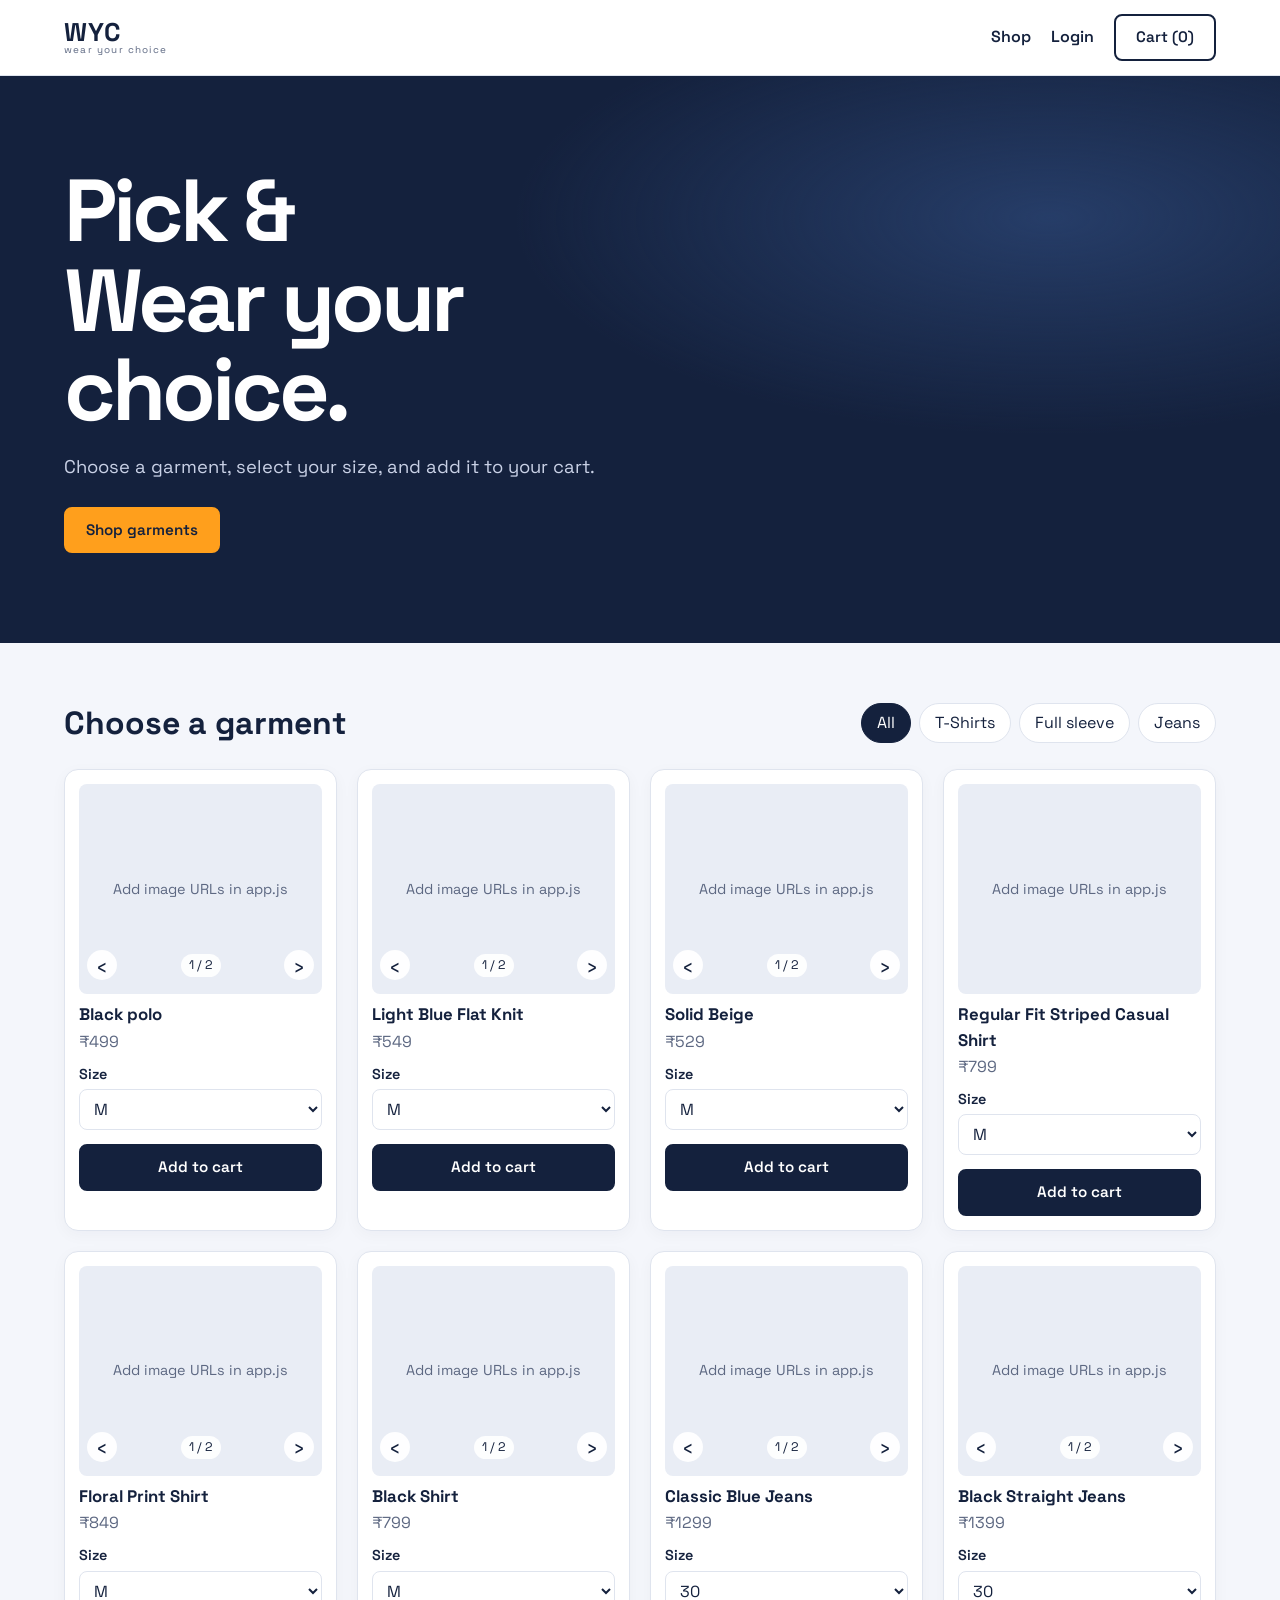
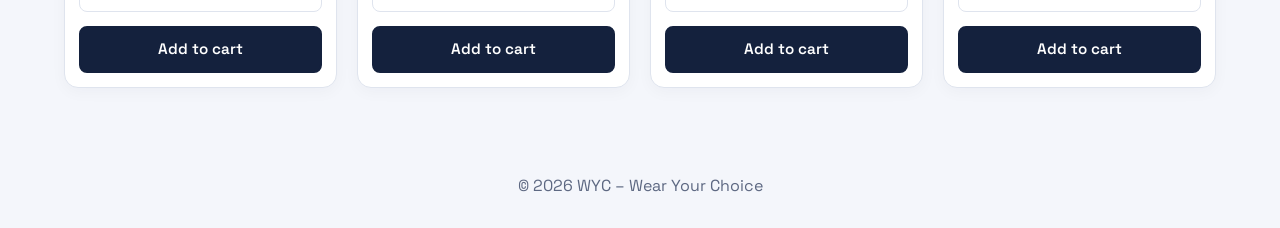
==== index.html @ 77fdab97 "initial commit" ====
<!DOCTYPE html>
<html lang="en">
<head>
<meta charset="UTF-8"><meta name="viewport" content="width=device-width, initial-scale=1">
<meta name="description" content="Shop WYC garments and have them delivered to your address.">
<title>WYC – Wear Your Choice</title>
<link href="https://fonts.googleapis.com/css2?family=Space+Grotesk:wght@400;600;700&display=swap" rel="stylesheet">
<link rel="stylesheet" href="style.css">
</head>
<body>
<header class="top">
  <a class="logo" href="index.html">WYC<span>wear your choice</span></a>
  <nav aria-label="Main navigation">
    <a href="#shop">Shop</a>
    <a id="authLink" href="login.html">Login</a>
    <button id="cartBtn" class="btn ghost" type="button">Cart (<span id="cartCount" aria-live="polite">0</span>)</button>
  </nav>
</header>

<section class="hero">
  <h1>Pick &<br>Wear your choice.</h1>
  <p>Choose a garment, select your size, and add it to your cart.</p>
  <a class="btn" href="#shop">Shop garments</a>
</section>

<main id="shop">
  <div class="bar">
    <h2>Choose a garment</h2>
    <div class="filters">
      <button class="chip on" type="button" data-f="all" aria-pressed="true">All</button>
      <button class="chip" type="button" data-f="tee" aria-pressed="false">T-Shirts</button>
      <button class="chip" type="button" data-f="full" aria-pressed="false">Full sleeve</button>
      <button class="chip" type="button" data-f="jeans" aria-pressed="false">Jeans</button>
    </div>
  </div>
  <div id="grid" class="grid"></div>
</main>

<!-- Cart -->
<aside id="cart" class="drawer" role="dialog" aria-modal="true" aria-labelledby="cartTitle" hidden>
  <div class="dh"><h3 id="cartTitle">Your cart</h3><button class="x" id="closeCart" type="button" aria-label="Close cart">×</button></div>
  <div id="cartItems"></div>
  <form id="checkoutForm" class="checkout-form" hidden>
    <label for="deliveryAddress">Delivery address</label>
    <textarea id="deliveryAddress" name="deliveryAddress" rows="4" maxlength="300" autocomplete="street-address" placeholder="House/flat, street, city, state, PIN code" required></textarea>
    <button class="btn full" type="submit">Place order</button>
    <button class="btn ghost full" type="reset">Back to cart</button>
  </form>
  <div class="df"><strong>Total: ₹<span id="total">0</span></strong><button class="btn" id="checkout" type="button">Checkout</button></div>
</aside>

<footer>© 2026 WYC – Wear Your Choice</footer>
<script src="auth.js"></script>
<script src="app.js"></script>
</body>
</html>
---- style.css ----
:root{--ink:#14213d;--sun:#ff9f1c;--bg:#f4f6fb;--card:#fff;--line:#dfe4ee;--mute:#5d6882;--radius:14px}
*{box-sizing:border-box}
html{scroll-behavior:smooth}
body{margin:0;font-family:'Space Grotesk',system-ui,sans-serif;background:var(--bg);color:var(--ink);line-height:1.5}
body.dialog-open{overflow:hidden}
a{color:inherit;text-decoration:none}
button,input{font:inherit}
button{color:inherit}
:focus-visible{outline:3px solid var(--sun);outline-offset:3px}
.top{display:flex;justify-content:space-between;align-items:center;gap:20px;padding:14px 5vw;background:var(--card);border-bottom:1px solid var(--line);position:sticky;top:0;z-index:5}
.logo{font-weight:700;font-size:1.6rem;letter-spacing:.04em;display:flex;flex-direction:column;line-height:1}
.logo span{font-size:.62rem;font-weight:400;color:var(--mute);letter-spacing:.12em}
nav{display:flex;gap:20px;align-items:center}
nav>a:not(.btn){font-weight:600}
.btn{background:var(--ink);color:#fff;border:2px solid var(--ink);padding:10px 20px;border-radius:8px;font-weight:600;font-size:.95rem;cursor:pointer;display:inline-block;text-align:center;transition:background .18s ease,border-color .18s ease,transform .18s ease}
.btn:hover{background:var(--sun);border-color:var(--sun);color:var(--ink);transform:translateY(-1px)}
.btn:disabled{opacity:.5;cursor:not-allowed;transform:none}
.btn.ghost{background:none;color:var(--ink)}.btn.full{width:100%;margin-top:14px}
.hero{padding:clamp(64px,10vh,120px) 5vw;background:radial-gradient(ellipse at 82% 25%,#263d68 0,transparent 36%),var(--ink);color:#fff}
.hero h1{max-width:12ch;font-size:clamp(2.8rem,7vw,5.5rem);line-height:1.02;letter-spacing:-.045em;margin:0 0 18px}
.hero p{max-width:46ch;color:#c9d1e6;margin:0 0 26px;font-size:clamp(1rem,1.8vw,1.15rem)}
.hero .btn{background:var(--sun);border-color:var(--sun);color:var(--ink)}
main{padding:clamp(28px,5vw,56px) 5vw;max-width:1500px;margin:0 auto}
.bar{display:flex;justify-content:space-between;align-items:center;flex-wrap:wrap;gap:16px;margin-bottom:22px}
.bar h2{margin:0;font-size:clamp(1.45rem,3vw,2rem)}
.filters,.tabs{display:flex;flex-wrap:wrap;gap:8px}
.chip{border:1.5px solid var(--line);background:var(--card);padding:7px 15px;border-radius:99px;cursor:pointer;color:var(--ink);transition:background .18s ease,border-color .18s ease}
.chip:hover{border-color:var(--ink)}
.chip.on,.chip[aria-pressed=true]{background:var(--ink);color:#fff;border-color:var(--ink)}
.grid{display:grid;grid-template-columns:repeat(auto-fill,minmax(min(100%,230px),1fr));gap:20px}
.pcard{background:var(--card);border:1px solid var(--line);border-radius:var(--radius);padding:14px;text-align:left;color:inherit;box-shadow:0 4px 16px rgba(20,33,61,.035);transition:transform .2s ease,box-shadow .2s ease,border-color .2s ease}
.pcard:hover{border-color:#9ba8bf;box-shadow:0 12px 28px rgba(20,33,61,.1);transform:translateY(-3px)}
.image-preview{position:relative;display:grid;place-items:center;overflow:hidden;background:#e9edf5}
.image-preview img{position:absolute;inset:0;width:100%;height:100%;object-fit:contain}
.image-placeholder{margin:0;padding:16px;text-align:center;color:var(--mute);font-size:.9rem}
.product-gallery{position:relative}
.card-image{height:210px;margin-bottom:8px;border-radius:8px}
.gallery-controls{position:absolute;inset:auto 8px 14px;display:flex;align-items:center;justify-content:space-between;pointer-events:none}
.gallery-arrow{width:30px;height:30px;border:0;border-radius:50%;background:rgba(255,255,255,.92);font-size:1.35rem;line-height:1;cursor:pointer;pointer-events:auto}
.gallery-count{padding:2px 8px;border-radius:99px;background:rgba(255,255,255,.92);font-size:.78rem}
.pcard h3{margin:8px 0 0;font-size:1.05rem}
.product-price{margin:2px 0 10px;color:var(--mute)}
.size-label{display:block;margin:8px 0 4px;font-size:.9rem;font-weight:600}
.product-size{width:100%;padding:8px 10px;border:1.5px solid var(--line);border-radius:8px;background:#fff;color:var(--ink);font:inherit}
.drawer[hidden]{display:none}
.x{position:absolute;right:12px;top:8px;border:0;background:none;font-size:1.8rem;line-height:1.3;cursor:pointer;color:var(--ink);z-index:1}
.drawer{position:fixed;right:0;top:0;bottom:0;width:min(420px,100%);background:var(--card);z-index:11;box-shadow:-8px 0 30px rgba(0,0,0,.2);display:flex;flex-direction:column}
.dh,.df{display:flex;justify-content:space-between;align-items:center;gap:12px;padding:16px}
.dh{border-bottom:1px solid var(--line)}.dh h3{margin:0}.dh .x{position:static}
#cartItems{flex:1;min-height:80px;overflow:auto;padding:12px 16px}
.ci{border-bottom:1px solid var(--line);padding:12px 0;font-size:.9rem}.ci button{border:0;background:none;color:#a52a2a;cursor:pointer;font:inherit;text-decoration:underline}
.checkout-form{padding:12px 16px;border-top:1px solid var(--line)}
.checkout-form[hidden]{display:none}
.checkout-form label{display:block;font-weight:600;margin-bottom:6px}
.checkout-form textarea{display:block;width:100%;resize:vertical;padding:10px 12px;border:1.5px solid var(--line);border-radius:8px;font:inherit;color:var(--ink)}
.checkout-form .btn{margin-top:10px}
.df{border-top:1px solid var(--line)}
footer{text-align:center;padding:30px;color:var(--mute)}
.authpage{display:grid;place-items:center;min-height:100vh;background:radial-gradient(ellipse at top right,#263d68 0,transparent 42%),var(--ink);padding:20px}
.authbox{background:var(--card);padding:clamp(24px,6vw,36px);border-radius:var(--radius);width:min(420px,100%);box-shadow:0 24px 80px rgba(0,0,0,.2)}
.authbox .tabs{margin:22px 0 12px}
.authbox .field-label{display:block;font-weight:600;margin:14px 0 0;font-size:.9rem}
.msg{color:#a52a2a;margin-top:10px;min-height:1.4em}.note{font-size:.78rem;color:var(--mute);margin:10px 0 0}
.sr-only{position:absolute;width:1px;height:1px;padding:0;margin:-1px;overflow:hidden;clip:rect(0,0,0,0);white-space:nowrap;border:0}
@media(max-width:480px){.top{padding:12px 4vw;gap:8px}.logo{font-size:1.35rem}nav{gap:10px;font-size:.9rem}nav .btn{padding:8px 10px}.hero{padding:64px 6vw}.bar{align-items:flex-start}.filters{width:100%}.filters .chip{flex:1;padding-inline:8px}.grid{gap:14px}}
@media(prefers-reduced-motion:reduce){html{scroll-behavior:auto}*,*::before,*::after{transition:none!important}}
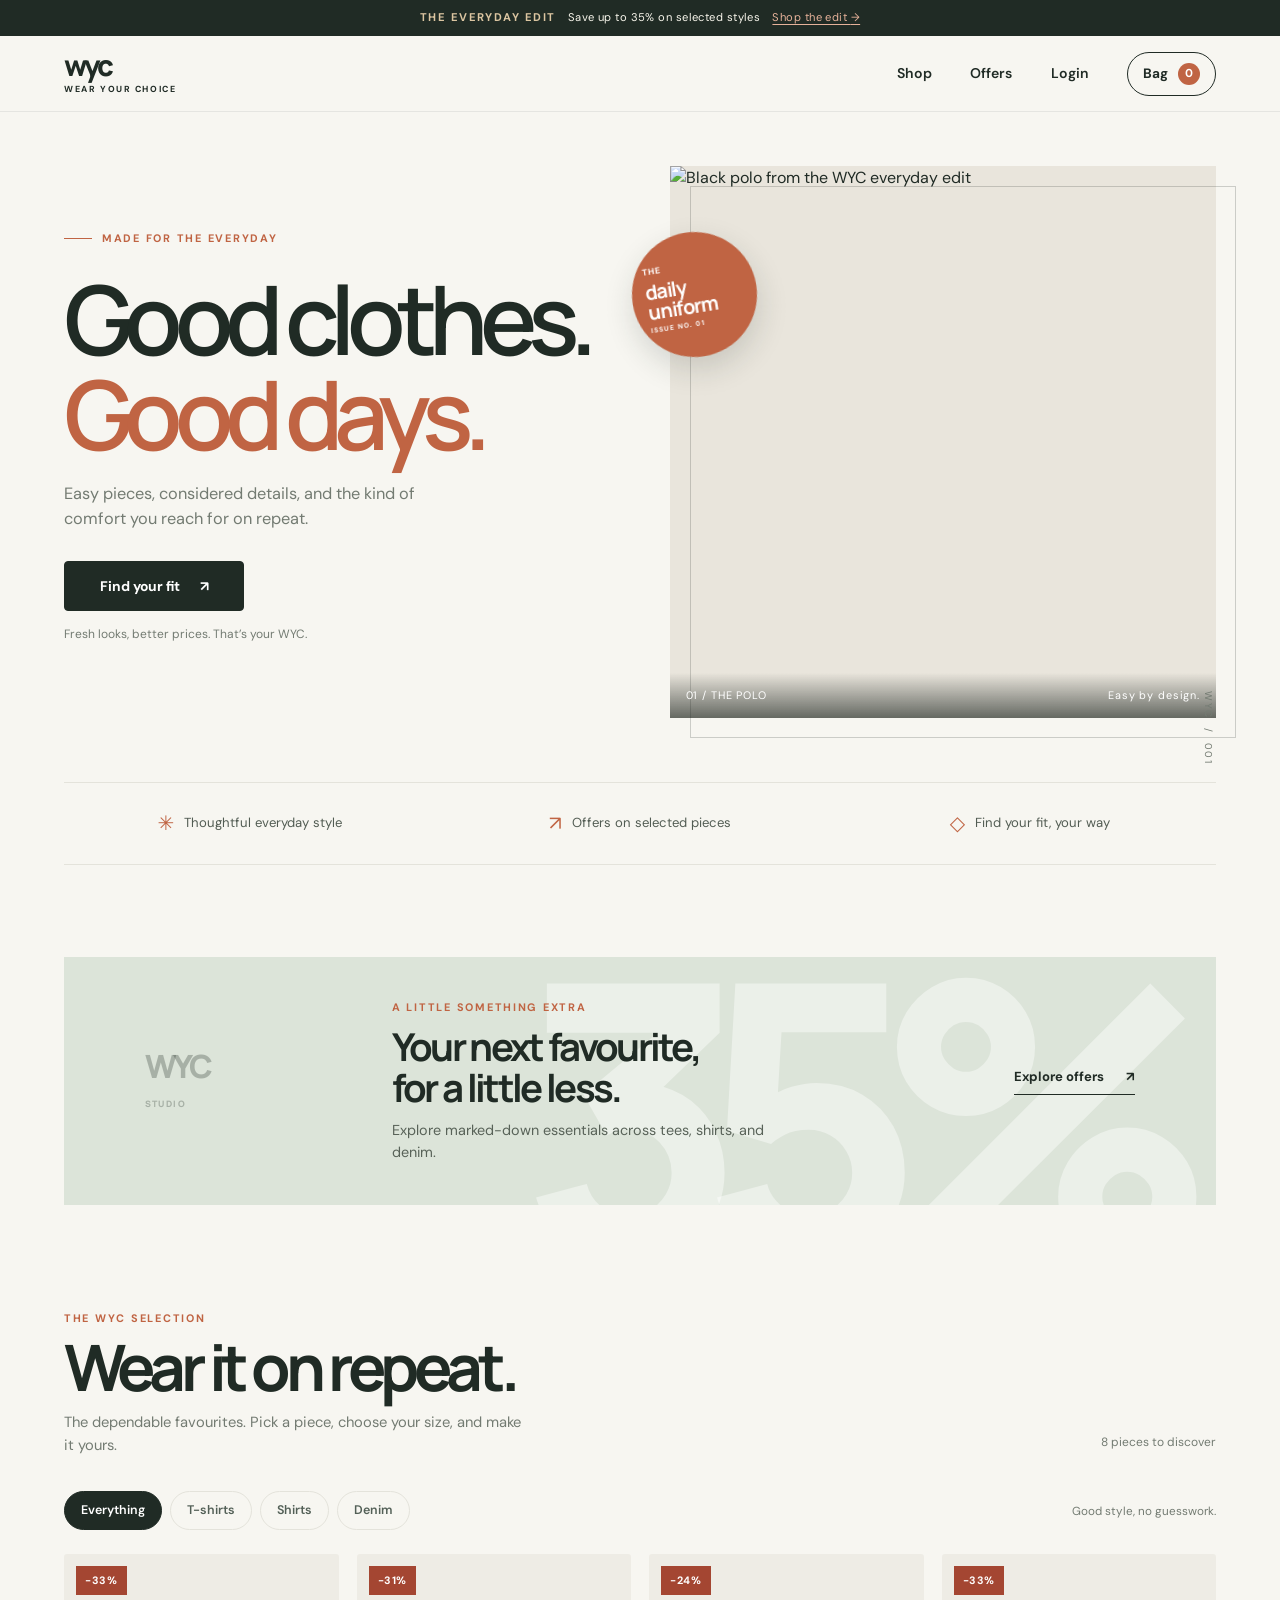
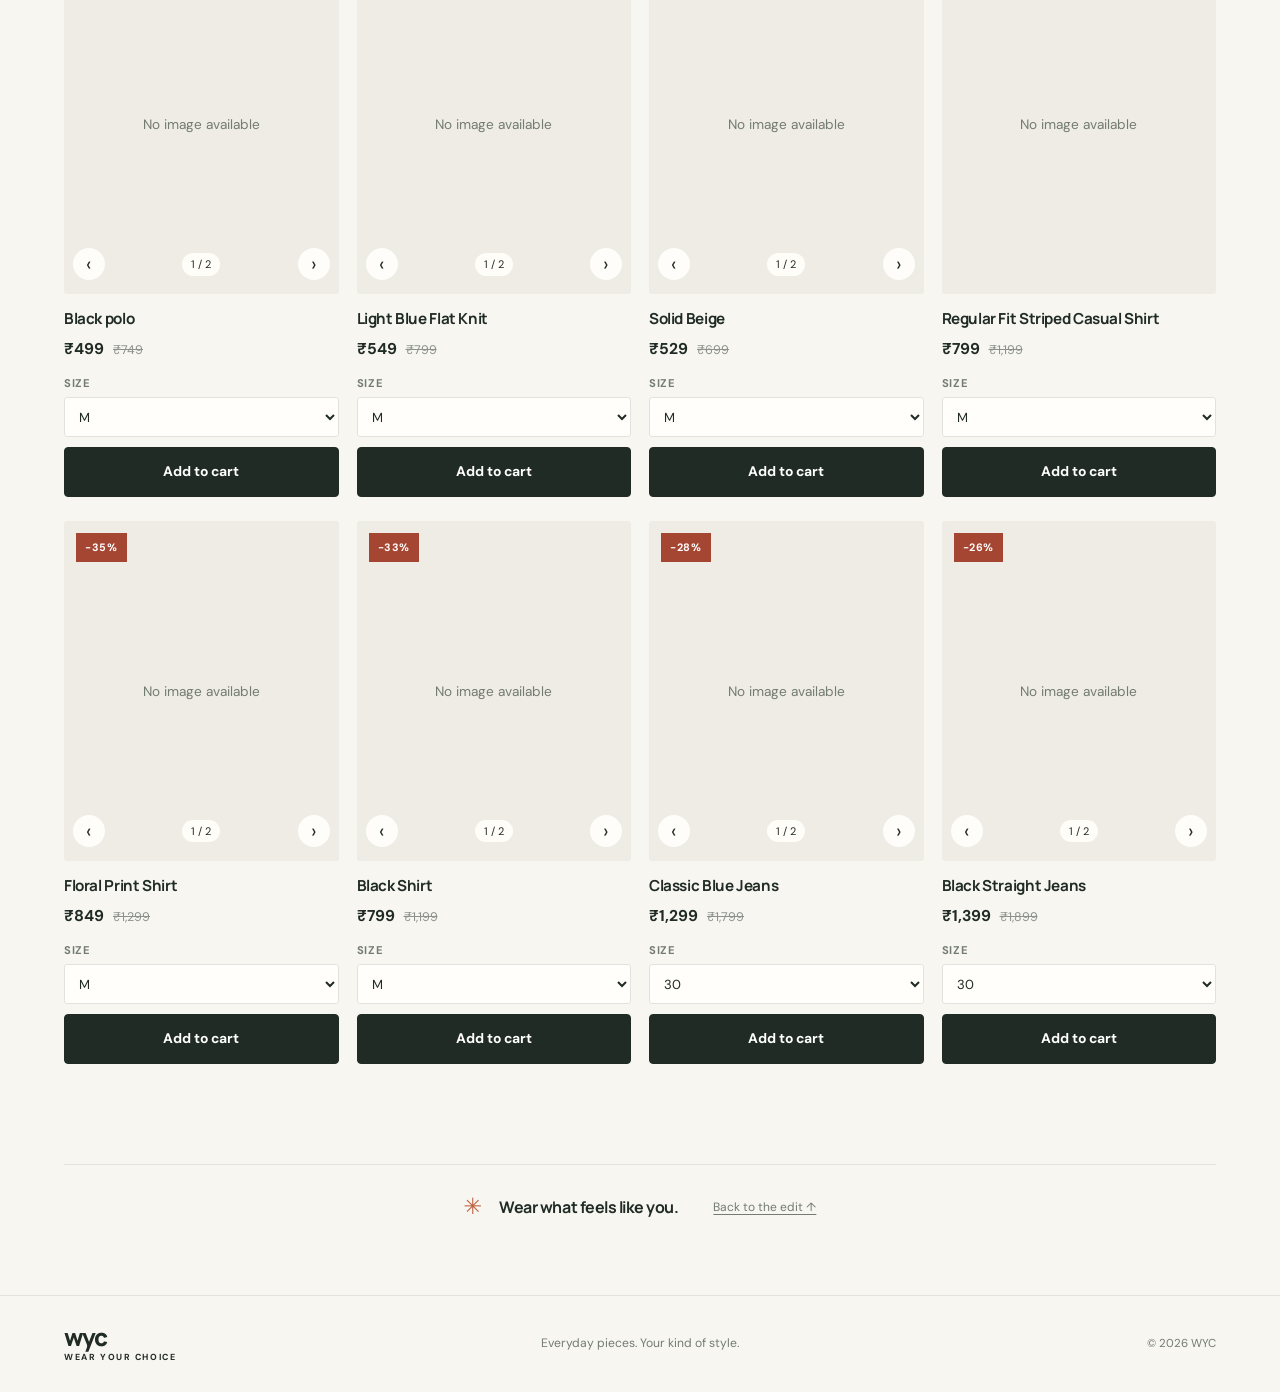
==== commit b437eed0: "overall design change" ====
--- a/index.html
+++ b/index.html
@@ -1,56 +1,148 @@
 <!DOCTYPE html>
 <html lang="en">
 <head>
-<meta charset="UTF-8"><meta name="viewport" content="width=device-width, initial-scale=1">
-<meta name="description" content="Shop WYC garments and have them delivered to your address.">
-<title>WYC – Wear Your Choice</title>
-<link href="https://fonts.googleapis.com/css2?family=Space+Grotesk:wght@400;600;700&display=swap" rel="stylesheet">
-<link rel="stylesheet" href="style.css">
+  <meta charset="UTF-8">
+  <meta name="viewport" content="width=device-width, initial-scale=1">
+  <meta name="description" content="Shop considered everyday clothing at WYC. Find your next favourite tee, shirt, or pair of jeans.">
+  <title>WYC — Wear Your Choice</title>
+  <link rel="preconnect" href="https://fonts.googleapis.com">
+  <link rel="preconnect" href="https://fonts.gstatic.com" crossorigin>
+  <link href="https://fonts.googleapis.com/css2?family=DM+Sans:wght@400;500;600;700&family=Manrope:wght@400;500;600;700;800&display=swap" rel="stylesheet">
+  <link rel="stylesheet" href="style.css">
 </head>
 <body>
-<header class="top">
-  <a class="logo" href="index.html">WYC<span>wear your choice</span></a>
-  <nav aria-label="Main navigation">
-    <a href="#shop">Shop</a>
-    <a id="authLink" href="login.html">Login</a>
-    <button id="cartBtn" class="btn ghost" type="button">Cart (<span id="cartCount" aria-live="polite">0</span>)</button>
-  </nav>
-</header>
+  <div class="announcement">
+    <span>THE EVERYDAY EDIT</span>
+    <span>Save up to 35% on selected styles</span>
+    <a href="#shop">Shop the edit <span aria-hidden="true">→</span></a>
+  </div>
 
-<section class="hero">
-  <h1>Pick &<br>Wear your choice.</h1>
-  <p>Choose a garment, select your size, and add it to your cart.</p>
-  <a class="btn" href="#shop">Shop garments</a>
-</section>
+  <header class="top">
+    <a class="logo" href="index.html" aria-label="WYC home">wyc<span>WEAR YOUR CHOICE</span></a>
+    <nav aria-label="Main navigation">
+      <a href="#shop">Shop</a>
+      <a href="#offers">Offers</a>
+      <a id="authLink" href="login.html">Login</a>
+      <button id="cartBtn" class="cart-button" type="button" aria-label="Open shopping cart">
+        Bag <span id="cartCount" aria-live="polite">0</span>
+      </button>
+    </nav>
+  </header>
 
-<main id="shop">
-  <div class="bar">
-    <h2>Choose a garment</h2>
-    <div class="filters">
-      <button class="chip on" type="button" data-f="all" aria-pressed="true">All</button>
-      <button class="chip" type="button" data-f="tee" aria-pressed="false">T-Shirts</button>
-      <button class="chip" type="button" data-f="full" aria-pressed="false">Full sleeve</button>
-      <button class="chip" type="button" data-f="jeans" aria-pressed="false">Jeans</button>
+  <main>
+    <section class="hero" aria-labelledby="heroTitle">
+      <div class="hero-copy">
+        <p class="eyebrow"><span class="eyebrow-line"></span> MADE FOR THE EVERYDAY</p>
+        <h1 id="heroTitle">Good clothes.<br><em>Good days.</em></h1>
+        <p class="hero-description">Easy pieces, considered details, and the kind of comfort you reach for on repeat.</p>
+        <a class="btn hero-cta" href="#shop">Find your fit <span aria-hidden="true">↗</span></a>
+        <p class="hero-note">Fresh looks, better prices. That’s your WYC.</p>
+      </div>
+      <div class="hero-visual">
+        <img
+          src="https://rukminim2.flixcart.com/image/1420/1420/xif0q/t-shirt/m/s/a/m-et-ss-zephyr-black-blackberrys-original-imahq7c7fgnhcgff.jpeg?q=90"
+          alt="Black polo from the WYC everyday edit"
+          fetchpriority="high"
+        >
+        <div class="hero-sticker"><span>THE</span><strong>daily<br>uniform</strong><span>ISSUE NO. 01</span></div>
+        <div class="hero-caption"><span>01 / THE POLO</span><span>Easy by design.</span></div>
+      </div>
+      <div class="hero-index" aria-hidden="true">WYC&nbsp; / &nbsp;001</div>
+    </section>
+
+    <section class="benefits" aria-label="Shopping benefits">
+      <div><span class="benefit-icon">✳</span><span>Thoughtful everyday style</span></div>
+      <div><span class="benefit-icon">↗</span><span>Offers on selected pieces</span></div>
+      <div><span class="benefit-icon">◇</span><span>Find your fit, your way</span></div>
+    </section>
+
+    <section id="offers" class="offer-panel" aria-labelledby="offerTitle">
+      <div class="offer-mark">WYC<br><span>STUDIO</span></div>
+      <div class="offer-copy">
+        <p class="eyebrow">A LITTLE SOMETHING EXTRA</p>
+        <h2 id="offerTitle">Your next favourite,<br>for a little less.</h2>
+        <p>Explore marked-down essentials across tees, shirts, and denim.</p>
+      </div>
+      <a class="offer-link" href="#shop">Explore offers <span aria-hidden="true">↗</span></a>
+      <span class="offer-decoration" aria-hidden="true">35%</span>
+    </section>
+
+    <section id="shop" class="shop-section" aria-labelledby="shopTitle">
+      <div class="section-heading">
+        <div>
+          <p class="eyebrow">THE WYC SELECTION</p>
+          <h2 id="shopTitle">Wear it on repeat.</h2>
+          <p class="section-intro">The dependable favourites. Pick a piece, choose your size, and make it yours.</p>
+        </div>
+        <span class="product-count"><span id="visibleCount">8</span> pieces to discover</span>
+      </div>
+      <div class="bar">
+        <div class="filters" role="group" aria-label="Filter products">
+          <button class="chip on" type="button" data-f="all" aria-pressed="true">Everything</button>
+          <button class="chip" type="button" data-f="tee" aria-pressed="false">T-shirts</button>
+          <button class="chip" type="button" data-f="full" aria-pressed="false">Shirts</button>
+          <button class="chip" type="button" data-f="jeans" aria-pressed="false">Denim</button>
+        </div>
+        <span class="sort-note">Good style, no guesswork.</span>
+      </div>
+      <div id="grid" class="grid"></div>
+    </section>
+
+    <section class="closing-note">
+      <span class="closing-star" aria-hidden="true">✳</span>
+      <p>Wear what feels like you.</p>
+      <a href="#shop">Back to the edit ↑</a>
+    </section>
+  </main>
+
+  <aside id="cart" class="drawer" role="dialog" aria-modal="true" aria-labelledby="cartTitle" hidden>
+    <div class="dh">
+      <div><p class="eyebrow">YOUR WYC EDIT</p><h2 id="cartTitle">Your bag <span id="cartCountTitle">0</span></h2></div>
+      <button class="x" id="closeCart" type="button" aria-label="Close shopping cart">×</button>
     </div>
-  </div>
-  <div id="grid" class="grid"></div>
-</main>
+    <div id="cartItems"></div>
+    <form id="checkoutForm" class="checkout-form" hidden>
+      <div class="checkout-heading">
+        <p class="eyebrow">ALMOST YOURS</p>
+        <h3>Where should we send it?</h3>
+        <p>Share your details for this order.</p>
+      </div>
+      <div class="form-grid">
+        <label for="customerName">Full name
+          <input id="customerName" name="name" type="text" autocomplete="name" placeholder="Your name" maxlength="80" required>
+        </label>
+        <label for="customerPhone">Contact number
+          <input id="customerPhone" name="phone" type="tel" autocomplete="tel" inputmode="tel" placeholder="+919876543210" pattern="\+?[0-9]{7,15}" title="Enter 7 to 15 digits, optionally starting with +." required>
+        </label>
+        <label class="form-wide" for="customerEmail">Email address
+          <input id="customerEmail" name="email" type="email" autocomplete="email" placeholder="you@example.com" maxlength="120" required>
+        </label>
+        <label class="form-wide" for="deliveryAddress">Delivery address
+          <textarea id="deliveryAddress" name="address" rows="3" maxlength="300" autocomplete="street-address" placeholder="House/flat, street, city, state, PIN code" required></textarea>
+        </label>
+      </div>
+      <button class="btn full place-order" type="submit">Place your order <span aria-hidden="true">↗</span></button>
+      <button class="back-to-bag" type="reset">← Back to your bag</button>
+    </form>
+    <div class="cart-bottom">
+      <div class="cart-summary">
+        <div><span>Subtotal</span><span id="subtotal">₹0</span></div>
+        <div class="savings-row"><span>You saved</span><span id="savings">-₹0</span></div>
+        <div class="cart-total"><strong>Total</strong><strong id="total">₹0</strong></div>
+      </div>
+      <button class="btn checkout-button" id="checkout" type="button">Continue to checkout <span aria-hidden="true">↗</span></button>
+      <p class="cart-reassurance">Your order details stay in this browser.</p>
+    </div>
+  </aside>
+  <div class="drawer-backdrop" id="drawerBackdrop" hidden></div>
 
-<!-- Cart -->
-<aside id="cart" class="drawer" role="dialog" aria-modal="true" aria-labelledby="cartTitle" hidden>
-  <div class="dh"><h3 id="cartTitle">Your cart</h3><button class="x" id="closeCart" type="button" aria-label="Close cart">×</button></div>
-  <div id="cartItems"></div>
-  <form id="checkoutForm" class="checkout-form" hidden>
-    <label for="deliveryAddress">Delivery address</label>
-    <textarea id="deliveryAddress" name="deliveryAddress" rows="4" maxlength="300" autocomplete="street-address" placeholder="House/flat, street, city, state, PIN code" required></textarea>
-    <button class="btn full" type="submit">Place order</button>
-    <button class="btn ghost full" type="reset">Back to cart</button>
-  </form>
-  <div class="df"><strong>Total: ₹<span id="total">0</span></strong><button class="btn" id="checkout" type="button">Checkout</button></div>
-</aside>
+  <footer class="footer">
+    <a class="logo footer-logo" href="index.html">wyc<span>WEAR YOUR CHOICE</span></a>
+    <p>Everyday pieces. Your kind of style.</p>
+    <span>© 2026 WYC</span>
+  </footer>
 
-<footer>© 2026 WYC – Wear Your Choice</footer>
-<script src="auth.js"></script>
-<script src="app.js"></script>
+  <script src="auth.js"></script>
+  <script src="app.js"></script>
 </body>
 </html>
--- a/style.css
+++ b/style.css
@@ -1,66 +1,430 @@
-:root{--ink:#14213d;--sun:#ff9f1c;--bg:#f4f6fb;--card:#fff;--line:#dfe4ee;--mute:#5d6882;--radius:14px}
-*{box-sizing:border-box}
-html{scroll-behavior:smooth}
-body{margin:0;font-family:'Space Grotesk',system-ui,sans-serif;background:var(--bg);color:var(--ink);line-height:1.5}
-body.dialog-open{overflow:hidden}
-a{color:inherit;text-decoration:none}
-button,input{font:inherit}
-button{color:inherit}
-:focus-visible{outline:3px solid var(--sun);outline-offset:3px}
-.top{display:flex;justify-content:space-between;align-items:center;gap:20px;padding:14px 5vw;background:var(--card);border-bottom:1px solid var(--line);position:sticky;top:0;z-index:5}
-.logo{font-weight:700;font-size:1.6rem;letter-spacing:.04em;display:flex;flex-direction:column;line-height:1}
-.logo span{font-size:.62rem;font-weight:400;color:var(--mute);letter-spacing:.12em}
-nav{display:flex;gap:20px;align-items:center}
-nav>a:not(.btn){font-weight:600}
-.btn{background:var(--ink);color:#fff;border:2px solid var(--ink);padding:10px 20px;border-radius:8px;font-weight:600;font-size:.95rem;cursor:pointer;display:inline-block;text-align:center;transition:background .18s ease,border-color .18s ease,transform .18s ease}
-.btn:hover{background:var(--sun);border-color:var(--sun);color:var(--ink);transform:translateY(-1px)}
-.btn:disabled{opacity:.5;cursor:not-allowed;transform:none}
-.btn.ghost{background:none;color:var(--ink)}.btn.full{width:100%;margin-top:14px}
-.hero{padding:clamp(64px,10vh,120px) 5vw;background:radial-gradient(ellipse at 82% 25%,#263d68 0,transparent 36%),var(--ink);color:#fff}
-.hero h1{max-width:12ch;font-size:clamp(2.8rem,7vw,5.5rem);line-height:1.02;letter-spacing:-.045em;margin:0 0 18px}
-.hero p{max-width:46ch;color:#c9d1e6;margin:0 0 26px;font-size:clamp(1rem,1.8vw,1.15rem)}
-.hero .btn{background:var(--sun);border-color:var(--sun);color:var(--ink)}
-main{padding:clamp(28px,5vw,56px) 5vw;max-width:1500px;margin:0 auto}
-.bar{display:flex;justify-content:space-between;align-items:center;flex-wrap:wrap;gap:16px;margin-bottom:22px}
-.bar h2{margin:0;font-size:clamp(1.45rem,3vw,2rem)}
-.filters,.tabs{display:flex;flex-wrap:wrap;gap:8px}
-.chip{border:1.5px solid var(--line);background:var(--card);padding:7px 15px;border-radius:99px;cursor:pointer;color:var(--ink);transition:background .18s ease,border-color .18s ease}
-.chip:hover{border-color:var(--ink)}
-.chip.on,.chip[aria-pressed=true]{background:var(--ink);color:#fff;border-color:var(--ink)}
-.grid{display:grid;grid-template-columns:repeat(auto-fill,minmax(min(100%,230px),1fr));gap:20px}
-.pcard{background:var(--card);border:1px solid var(--line);border-radius:var(--radius);padding:14px;text-align:left;color:inherit;box-shadow:0 4px 16px rgba(20,33,61,.035);transition:transform .2s ease,box-shadow .2s ease,border-color .2s ease}
-.pcard:hover{border-color:#9ba8bf;box-shadow:0 12px 28px rgba(20,33,61,.1);transform:translateY(-3px)}
-.image-preview{position:relative;display:grid;place-items:center;overflow:hidden;background:#e9edf5}
-.image-preview img{position:absolute;inset:0;width:100%;height:100%;object-fit:contain}
-.image-placeholder{margin:0;padding:16px;text-align:center;color:var(--mute);font-size:.9rem}
-.product-gallery{position:relative}
-.card-image{height:210px;margin-bottom:8px;border-radius:8px}
-.gallery-controls{position:absolute;inset:auto 8px 14px;display:flex;align-items:center;justify-content:space-between;pointer-events:none}
-.gallery-arrow{width:30px;height:30px;border:0;border-radius:50%;background:rgba(255,255,255,.92);font-size:1.35rem;line-height:1;cursor:pointer;pointer-events:auto}
-.gallery-count{padding:2px 8px;border-radius:99px;background:rgba(255,255,255,.92);font-size:.78rem}
-.pcard h3{margin:8px 0 0;font-size:1.05rem}
-.product-price{margin:2px 0 10px;color:var(--mute)}
-.size-label{display:block;margin:8px 0 4px;font-size:.9rem;font-weight:600}
-.product-size{width:100%;padding:8px 10px;border:1.5px solid var(--line);border-radius:8px;background:#fff;color:var(--ink);font:inherit}
-.drawer[hidden]{display:none}
-.x{position:absolute;right:12px;top:8px;border:0;background:none;font-size:1.8rem;line-height:1.3;cursor:pointer;color:var(--ink);z-index:1}
-.drawer{position:fixed;right:0;top:0;bottom:0;width:min(420px,100%);background:var(--card);z-index:11;box-shadow:-8px 0 30px rgba(0,0,0,.2);display:flex;flex-direction:column}
-.dh,.df{display:flex;justify-content:space-between;align-items:center;gap:12px;padding:16px}
-.dh{border-bottom:1px solid var(--line)}.dh h3{margin:0}.dh .x{position:static}
-#cartItems{flex:1;min-height:80px;overflow:auto;padding:12px 16px}
-.ci{border-bottom:1px solid var(--line);padding:12px 0;font-size:.9rem}.ci button{border:0;background:none;color:#a52a2a;cursor:pointer;font:inherit;text-decoration:underline}
-.checkout-form{padding:12px 16px;border-top:1px solid var(--line)}
-.checkout-form[hidden]{display:none}
-.checkout-form label{display:block;font-weight:600;margin-bottom:6px}
-.checkout-form textarea{display:block;width:100%;resize:vertical;padding:10px 12px;border:1.5px solid var(--line);border-radius:8px;font:inherit;color:var(--ink)}
-.checkout-form .btn{margin-top:10px}
-.df{border-top:1px solid var(--line)}
-footer{text-align:center;padding:30px;color:var(--mute)}
-.authpage{display:grid;place-items:center;min-height:100vh;background:radial-gradient(ellipse at top right,#263d68 0,transparent 42%),var(--ink);padding:20px}
-.authbox{background:var(--card);padding:clamp(24px,6vw,36px);border-radius:var(--radius);width:min(420px,100%);box-shadow:0 24px 80px rgba(0,0,0,.2)}
-.authbox .tabs{margin:22px 0 12px}
-.authbox .field-label{display:block;font-weight:600;margin:14px 0 0;font-size:.9rem}
-.msg{color:#a52a2a;margin-top:10px;min-height:1.4em}.note{font-size:.78rem;color:var(--mute);margin:10px 0 0}
-.sr-only{position:absolute;width:1px;height:1px;padding:0;margin:-1px;overflow:hidden;clip:rect(0,0,0,0);white-space:nowrap;border:0}
-@media(max-width:480px){.top{padding:12px 4vw;gap:8px}.logo{font-size:1.35rem}nav{gap:10px;font-size:.9rem}nav .btn{padding:8px 10px}.hero{padding:64px 6vw}.bar{align-items:flex-start}.filters{width:100%}.filters .chip{flex:1;padding-inline:8px}.grid{gap:14px}}
-@media(prefers-reduced-motion:reduce){html{scroll-behavior:auto}*,*::before,*::after{transition:none!important}}
+:root {
+  --ink: #202b25;
+  --muted: #737b72;
+  --paper: #f7f6f1;
+  --surface: #fffefa;
+  --line: #e4e3db;
+  --accent: #c06443;
+  --accent-dark: #9b482f;
+  --sage: #dce4d9;
+  --sale: #a44632;
+  --radius: 18px;
+  --shadow: 0 18px 50px rgba(32, 43, 37, .09);
+}
+
+* { box-sizing: border-box; }
+html { scroll-behavior: smooth; scroll-padding-top: 90px; }
+body {
+  margin: 0;
+  color: var(--ink);
+  background: var(--paper);
+  font-family: "DM Sans", system-ui, sans-serif;
+  line-height: 1.55;
+  -webkit-font-smoothing: antialiased;
+}
+body.dialog-open { overflow: hidden; }
+button, input, textarea, select { font: inherit; }
+button { color: inherit; }
+a { color: inherit; text-decoration: none; }
+img { max-width: 100%; }
+:focus-visible { outline: 3px solid #d4875e; outline-offset: 3px; }
+::selection { color: white; background: var(--accent); }
+
+.announcement {
+  min-height: 36px;
+  display: flex;
+  justify-content: center;
+  align-items: center;
+  gap: 12px;
+  padding: 6px 16px;
+  color: #f8f6ec;
+  background: var(--ink);
+  font-size: .7rem;
+  letter-spacing: .04em;
+}
+.announcement > span:first-child { color: #dbc5a1; font-weight: 700; letter-spacing: .13em; }
+.announcement a { color: #e6b29a; text-decoration: underline; text-underline-offset: 3px; }
+.top {
+  position: sticky;
+  z-index: 5;
+  top: 0;
+  display: flex;
+  align-items: center;
+  justify-content: space-between;
+  min-height: 76px;
+  padding: 12px max(5vw, calc((100vw - 1440px) / 2));
+  border-bottom: 1px solid rgba(32, 43, 37, .08);
+  background: rgba(247, 246, 241, .92);
+  backdrop-filter: blur(16px);
+}
+.logo {
+  display: inline-flex;
+  flex-direction: column;
+  font-family: Manrope, sans-serif;
+  font-size: 1.8rem;
+  font-weight: 800;
+  letter-spacing: -.09em;
+  line-height: .9;
+}
+.logo span {
+  margin-top: 7px;
+  font-family: "DM Sans", sans-serif;
+  font-size: .55rem;
+  font-weight: 700;
+  letter-spacing: .18em;
+}
+nav { display: flex; align-items: center; gap: clamp(18px, 3vw, 42px); }
+nav > a { font-size: .88rem; font-weight: 600; transition: color .2s ease; }
+nav > a:hover { color: var(--accent); }
+.cart-button {
+  display: inline-flex;
+  align-items: center;
+  gap: 10px;
+  padding: 10px 15px;
+  border: 1px solid var(--ink);
+  border-radius: 999px;
+  background: transparent;
+  font-size: .85rem;
+  font-weight: 700;
+  cursor: pointer;
+  transition: color .2s ease, background .2s ease, transform .2s ease;
+}
+.cart-button:hover { color: white; background: var(--ink); transform: translateY(-2px); }
+.cart-button span {
+  display: grid;
+  width: 22px;
+  height: 22px;
+  place-items: center;
+  border-radius: 50%;
+  color: white;
+  background: var(--accent);
+  font-size: .72rem;
+}
+
+main { max-width: 1600px; margin: 0 auto; padding: 0 5vw; }
+.hero {
+  position: relative;
+  display: grid;
+  grid-template-columns: 1.02fr .98fr;
+  align-items: center;
+  min-height: min(670px, calc(100svh - 110px));
+  padding: 54px 0 64px;
+}
+.hero-copy { position: relative; z-index: 1; padding: 40px 0 50px; }
+.eyebrow {
+  margin: 0;
+  color: var(--accent);
+  font-size: .68rem;
+  font-weight: 700;
+  letter-spacing: .16em;
+}
+.hero-copy .eyebrow { display: flex; align-items: center; gap: 10px; }
+.eyebrow-line { width: 28px; height: 1px; background: currentColor; }
+h1, h2, h3, p { overflow-wrap: break-word; }
+.hero h1 {
+  margin: 24px 0 20px;
+  font-family: Manrope, sans-serif;
+  font-size: clamp(3.4rem, 7.5vw, 7.4rem);
+  font-weight: 600;
+  letter-spacing: -.09em;
+  line-height: .99;
+}
+.hero h1 em { color: var(--accent); font-style: normal; }
+.hero-description { max-width: 390px; margin: 0; color: var(--muted); font-size: 1.02rem; }
+.btn {
+  display: inline-flex;
+  align-items: center;
+  justify-content: center;
+  gap: 20px;
+  min-height: 50px;
+  padding: 13px 22px;
+  border: 1px solid var(--ink);
+  border-radius: 4px;
+  color: white;
+  background: var(--ink);
+  font-size: .87rem;
+  font-weight: 700;
+  cursor: pointer;
+  transition: color .22s ease, background .22s ease, border-color .22s ease, transform .22s ease, box-shadow .22s ease;
+}
+.btn:hover { border-color: var(--accent); color: white; background: var(--accent); transform: translateY(-2px); box-shadow: 0 8px 20px rgba(192, 100, 67, .2); }
+.btn:disabled { opacity: .48; cursor: not-allowed; transform: none; box-shadow: none; }
+.hero-cta { min-width: 180px; margin-top: 30px; }
+.hero-note { margin: 14px 0 0; color: var(--muted); font-size: .75rem; }
+.hero-visual {
+  position: relative;
+  align-self: stretch;
+  min-height: 440px;
+  margin-left: 18px;
+  background: #e9e5dc;
+  animation: rise-in .8s both;
+}
+.hero-visual::before {
+  position: absolute;
+  inset: 20px -20px -20px 20px;
+  border: 1px solid rgba(32, 43, 37, .2);
+  content: "";
+}
+.hero-visual > img { position: absolute; inset: 0; width: 100%; height: 100%; object-fit: contain; object-position: center; }
+.hero-sticker {
+  position: absolute;
+  top: 12%;
+  left: -38px;
+  display: flex;
+  width: 125px;
+  height: 125px;
+  flex-direction: column;
+  justify-content: center;
+  padding: 14px;
+  border-radius: 50%;
+  color: white;
+  background: var(--accent);
+  box-shadow: 0 12px 30px rgba(32, 43, 37, .16);
+  transform: rotate(-9deg);
+}
+.hero-sticker span { font-size: .55rem; font-weight: 700; letter-spacing: .14em; }
+.hero-sticker strong { margin: 3px 0; font-family: Manrope, sans-serif; font-size: 1.25rem; line-height: 1; letter-spacing: -.06em; }
+.hero-sticker span:last-child { font-size: .43rem; }
+.hero-caption {
+  position: absolute;
+  right: 0;
+  bottom: 0;
+  left: 0;
+  display: flex;
+  justify-content: space-between;
+  padding: 14px 16px;
+  color: white;
+  background: linear-gradient(transparent, rgba(20, 28, 23, .62));
+  font-size: .68rem;
+  letter-spacing: .08em;
+}
+.hero-index { position: absolute; right: 0; bottom: 18px; color: var(--muted); font-size: .62rem; letter-spacing: .16em; writing-mode: vertical-rl; }
+
+.benefits {
+  display: grid;
+  grid-template-columns: repeat(3, 1fr);
+  gap: 18px;
+  padding: 25px 0;
+  border-top: 1px solid var(--line);
+  border-bottom: 1px solid var(--line);
+}
+.benefits > div { display: flex; align-items: center; justify-content: center; gap: 10px; color: #525c53; font-size: .82rem; }
+.benefit-icon { color: var(--accent); font-size: 1.25rem; }
+
+.offer-panel {
+  position: relative;
+  display: grid;
+  grid-template-columns: .55fr 1.5fr auto;
+  align-items: center;
+  gap: 30px;
+  min-height: 245px;
+  margin: 92px 0 105px;
+  padding: 42px 7%;
+  overflow: hidden;
+  color: var(--ink);
+  background: var(--sage);
+}
+.offer-mark { position: relative; z-index: 1; color: rgba(32, 43, 37, .28); font-family: Manrope, sans-serif; font-size: 2rem; font-weight: 800; letter-spacing: -.1em; line-height: .9; }
+.offer-mark span { font-size: .55rem; letter-spacing: .16em; }
+.offer-copy { position: relative; z-index: 1; }
+.offer-copy h2 { margin: 10px 0; font-family: Manrope, sans-serif; font-size: clamp(1.7rem, 3vw, 2.8rem); letter-spacing: -.07em; line-height: 1.08; }
+.offer-copy > p:last-child { max-width: 400px; margin: 0; color: #586258; font-size: .9rem; }
+.offer-link { position: relative; z-index: 1; display: inline-flex; gap: 22px; align-items: center; padding-bottom: 7px; border-bottom: 1px solid var(--ink); font-size: .82rem; font-weight: 700; white-space: nowrap; transition: gap .2s ease; }
+.offer-link:hover { gap: 30px; }
+.offer-decoration { position: absolute; right: 4%; bottom: -100px; color: rgba(255,255,255,.42); font-family: Manrope, sans-serif; font-size: clamp(12rem, 30vw, 26rem); font-weight: 800; letter-spacing: -.13em; line-height: 1; pointer-events: none; }
+
+.shop-section { padding: 0 0 100px; }
+.section-heading { display: flex; align-items: end; justify-content: space-between; gap: 20px; margin-bottom: 34px; }
+.section-heading h2 { margin: 8px 0; font-family: Manrope, sans-serif; font-size: clamp(2.4rem, 5vw, 4.5rem); letter-spacing: -.085em; line-height: 1; }
+.section-intro { max-width: 470px; margin: 12px 0 0; color: var(--muted); font-size: .92rem; }
+.product-count { padding-bottom: 5px; color: var(--muted); font-size: .75rem; white-space: nowrap; }
+.bar { display: flex; align-items: center; justify-content: space-between; gap: 18px; margin-bottom: 24px; }
+.filters { display: flex; flex-wrap: wrap; gap: 8px; }
+.chip { padding: 9px 16px; border: 1px solid var(--line); border-radius: 99px; color: #536057; background: transparent; font-size: .78rem; font-weight: 600; cursor: pointer; transition: color .2s ease, background .2s ease, border-color .2s ease, transform .2s ease; }
+.chip:hover { border-color: var(--ink); transform: translateY(-1px); }
+.chip.on, .chip[aria-pressed=true] { border-color: var(--ink); color: white; background: var(--ink); }
+.sort-note { color: var(--muted); font-size: .73rem; }
+.grid { display: grid; grid-template-columns: repeat(4, minmax(0, 1fr)); gap: 24px 18px; }
+.pcard { min-width: 0; animation: rise-in .5s both; }
+.pcard:nth-child(2) { animation-delay: 50ms; }
+.pcard:nth-child(3) { animation-delay: 100ms; }
+.pcard:nth-child(4) { animation-delay: 150ms; }
+.pcard:nth-child(5) { animation-delay: 40ms; }
+.pcard:nth-child(6) { animation-delay: 90ms; }
+.pcard:nth-child(7) { animation-delay: 140ms; }
+.pcard:nth-child(8) { animation-delay: 190ms; }
+.product-gallery { position: relative; }
+.image-preview { position: relative; display: grid; place-items: center; overflow: hidden; background: #eeece5; }
+.image-preview img { position: absolute; inset: 0; width: 100%; height: 100%; object-fit: contain; transition: transform .6s cubic-bezier(.2,.7,.2,1); }
+.pcard:hover .image-preview img { transform: scale(1.035); }
+.image-placeholder { margin: 0; padding: 16px; color: var(--muted); font-size: .85rem; text-align: center; }
+.card-image { height: clamp(230px, 29vw, 340px); border-radius: 3px; }
+.sale-badge { position: absolute; z-index: 1; top: 12px; left: 12px; padding: 6px 9px; color: white; background: var(--sale); font-size: .67rem; font-weight: 700; letter-spacing: .06em; }
+.gallery-controls { position: absolute; z-index: 1; right: 9px; bottom: 14px; left: 9px; display: flex; align-items: center; justify-content: space-between; pointer-events: none; }
+.gallery-arrow { display: grid; width: 32px; height: 32px; place-items: center; border: 0; border-radius: 50%; color: var(--ink); background: rgba(255,254,250,.94); font-size: 1.25rem; line-height: 1; cursor: pointer; pointer-events: auto; transition: color .2s ease, background .2s ease, transform .2s ease; }
+.gallery-arrow:hover { color: white; background: var(--ink); transform: scale(1.06); }
+.gallery-count { padding: 3px 9px; border-radius: 99px; color: var(--ink); background: rgba(255,254,250,.94); font-size: .68rem; }
+.pcard h3 { margin: 13px 0 6px; font-family: Manrope, sans-serif; font-size: .95rem; font-weight: 700; letter-spacing: -.025em; }
+.product-price { display: flex; align-items: baseline; gap: 9px; margin: 0; }
+.product-price strong { font-size: .98rem; }
+.product-price del { color: #8c928b; font-size: .78rem; }
+.size-label { display: block; margin: 14px 0 5px; color: var(--muted); font-size: .7rem; font-weight: 700; letter-spacing: .06em; text-transform: uppercase; }
+.product-size { width: 100%; min-height: 40px; padding: 8px 10px; border: 1px solid var(--line); border-radius: 3px; color: var(--ink); background: var(--surface); font-size: .82rem; }
+.btn.full { width: 100%; margin-top: 10px; }
+.pcard .btn { min-height: 44px; }
+
+.closing-note { display: flex; align-items: center; justify-content: center; gap: 17px; padding: 25px 0 70px; border-top: 1px solid var(--line); }
+.closing-star { color: var(--accent); font-size: 1.4rem; }
+.closing-note p { margin: 0; font-family: Manrope, sans-serif; font-size: 1rem; font-weight: 700; letter-spacing: -.03em; }
+.closing-note a { margin-left: 18px; color: var(--muted); font-size: .75rem; text-decoration: underline; text-underline-offset: 3px; }
+
+.drawer-backdrop { position: fixed; z-index: 9; inset: 0; background: rgba(24, 31, 26, .42); opacity: 1; transition: opacity .3s ease; }
+.drawer-backdrop[hidden] { display: none; }
+.drawer-backdrop.is-opening, .drawer-backdrop.is-closing { opacity: 0; }
+.drawer {
+  position: fixed;
+  z-index: 10;
+  top: 0;
+  right: 0;
+  bottom: 0;
+  display: flex;
+  width: min(480px, 100%);
+  flex-direction: column;
+  color: var(--ink);
+  background: var(--surface);
+  box-shadow: -20px 0 60px rgba(20, 28, 23, .18);
+  transform: translateX(0);
+  transition: transform .3s cubic-bezier(.2,.7,.2,1);
+}
+.drawer[hidden] { display: none; }
+.drawer.is-opening, .drawer.is-closing { transform: translateX(102%); }
+.dh { display: flex; align-items: center; justify-content: space-between; gap: 16px; padding: 26px 26px 20px; border-bottom: 1px solid var(--line); }
+.dh h2 { margin: 5px 0 0; font-family: Manrope, sans-serif; font-size: 1.65rem; letter-spacing: -.06em; }
+.dh h2 span { color: var(--muted); font-family: "DM Sans", sans-serif; font-size: .9rem; font-weight: 500; letter-spacing: 0; }
+.dh .eyebrow { font-size: .61rem; }
+.x { display: grid; width: 38px; height: 38px; place-items: center; border: 1px solid var(--line); border-radius: 50%; background: transparent; font-size: 1.45rem; cursor: pointer; transition: color .2s ease, background .2s ease, transform .2s ease; }
+.x:hover { color: white; background: var(--ink); transform: rotate(90deg); }
+#cartItems { flex: 1; min-height: 70px; overflow: auto; padding: 10px 26px; }
+.ci { position: relative; display: grid; grid-template-columns: 1fr auto; gap: 4px 12px; padding: 17px 0; border-bottom: 1px solid var(--line); font-size: .85rem; }
+.ci > div:first-child { display: flex; flex-direction: column; gap: 3px; }
+.ci > div:first-child span { color: var(--muted); font-size: .73rem; }
+.cart-line-price { display: flex; align-items: baseline; gap: 7px; }
+.cart-line-price del { color: var(--muted); font-size: .7rem; }
+.ci > button { grid-column: 1 / -1; justify-self: start; padding: 2px 0; border: 0; color: var(--accent-dark); background: none; font-size: .72rem; text-decoration: underline; text-underline-offset: 3px; cursor: pointer; }
+.empty-bag { display: grid; min-height: 220px; place-content: center; text-align: center; }
+.empty-bag > span { color: var(--accent); font-size: 1.8rem; }
+.empty-bag p { margin: 10px 0 2px; font-family: Manrope, sans-serif; font-weight: 700; }
+.empty-bag small { color: var(--muted); }
+.cart-bottom { padding: 18px 26px 22px; border-top: 1px solid var(--line); background: var(--surface); }
+.cart-summary > div { display: flex; justify-content: space-between; gap: 14px; padding: 4px 0; color: var(--muted); font-size: .78rem; }
+.cart-summary .savings-row { color: #3d7656; }
+.cart-summary .cart-total { margin-top: 8px; padding-top: 12px; border-top: 1px solid var(--line); color: var(--ink); font-size: 1rem; }
+.checkout-button { width: 100%; margin-top: 16px; }
+.cart-reassurance { margin: 11px 0 0; color: var(--muted); font-size: .68rem; text-align: center; }
+.checkout-form { overflow: auto; padding: 22px 26px; }
+.checkout-form[hidden] { display: none; }
+.checkout-heading { margin-bottom: 17px; }
+.checkout-heading h3 { margin: 5px 0; font-family: Manrope, sans-serif; font-size: 1.25rem; letter-spacing: -.05em; }
+.checkout-heading > p:last-child { margin: 0; color: var(--muted); font-size: .78rem; }
+.checkout-heading .eyebrow { font-size: .61rem; }
+.form-grid { display: grid; grid-template-columns: 1fr 1fr; gap: 13px 12px; }
+.form-grid label { display: block; color: #4c554d; font-size: .72rem; font-weight: 700; }
+.form-wide { grid-column: 1 / -1; }
+.form-grid input, .form-grid textarea { display: block; width: 100%; margin-top: 5px; padding: 11px 12px; border: 1px solid var(--line); border-radius: 3px; outline: none; color: var(--ink); background: #fff; font-size: .81rem; font-weight: 400; transition: border-color .2s ease, box-shadow .2s ease; }
+.form-grid input:focus, .form-grid textarea:focus { border-color: var(--accent); box-shadow: 0 0 0 3px rgba(192, 100, 67, .11); }
+.form-grid textarea { min-height: 86px; resize: vertical; }
+.place-order { margin-top: 15px; }
+.back-to-bag { display: block; margin: 13px auto 0; padding: 5px; border: 0; color: var(--muted); background: transparent; font-size: .75rem; cursor: pointer; }
+.back-to-bag:hover { color: var(--accent); }
+
+.footer { display: grid; grid-template-columns: 1fr 1fr 1fr; align-items: center; gap: 18px; padding: 30px 5vw; border-top: 1px solid var(--line); }
+.footer-logo { justify-self: start; font-size: 1.5rem; }
+.footer > p { margin: 0; color: var(--muted); font-size: .76rem; text-align: center; }
+.footer > span { justify-self: end; color: var(--muted); font-size: .72rem; }
+
+.authpage { display: grid; min-height: 100vh; place-items: center; padding: 24px; background: var(--paper); }
+.authbox { width: min(440px, 100%); padding: clamp(26px, 7vw, 42px); border: 1px solid var(--line); background: var(--surface); box-shadow: var(--shadow); }
+.authbox .tabs { display: flex; gap: 9px; margin: 28px 0 18px; }
+.authbox .field-label { display: block; margin: 14px 0 0; font-size: .83rem; font-weight: 700; }
+.authbox input { width: 100%; margin-top: 5px; padding: 12px; border: 1px solid var(--line); border-radius: 3px; background: white; }
+.authbox input:focus { border-color: var(--accent); outline: 2px solid rgba(192, 100, 67, .18); }
+.msg { min-height: 1.4em; margin-top: 10px; color: #a52a2a; }
+.note { margin: 10px 0 0; color: var(--muted); font-size: .73rem; }
+.sr-only { position: absolute; width: 1px; height: 1px; padding: 0; overflow: hidden; clip: rect(0,0,0,0); white-space: nowrap; border: 0; }
+
+@keyframes rise-in {
+  from { opacity: 0; transform: translateY(14px); }
+  to { opacity: 1; transform: translateY(0); }
+}
+
+@media (max-width: 1000px) {
+  .grid { grid-template-columns: repeat(3, minmax(0, 1fr)); }
+  .hero { min-height: 570px; }
+  .hero-visual { min-height: 400px; }
+  .offer-panel { grid-template-columns: .35fr 1.5fr auto; padding-inline: 5%; }
+}
+@media (max-width: 700px) {
+  .announcement { gap: 7px; font-size: .6rem; }
+  .announcement > span:first-child { display: none; }
+  .top { min-height: 66px; padding-inline: 5vw; }
+  .logo { font-size: 1.55rem; }
+  nav { gap: 14px; }
+  nav > a { font-size: .76rem; }
+  .cart-button { gap: 7px; padding: 7px 10px; font-size: .76rem; }
+  .hero { grid-template-columns: 1fr .85fr; min-height: 500px; padding-block: 36px 50px; }
+  .hero-copy { padding: 20px 0; }
+  .hero h1 { font-size: clamp(3rem, 9vw, 5.2rem); }
+  .hero-description { max-width: 310px; font-size: .9rem; }
+  .hero-visual { min-height: 340px; margin-left: 8px; }
+  .hero-visual::before { inset: 12px -10px -12px 12px; }
+  .hero-sticker { left: -28px; width: 95px; height: 95px; padding: 11px; }
+  .hero-sticker strong { font-size: 1rem; }
+  .hero-index { display: none; }
+  .benefits { gap: 8px; padding: 18px 0; }
+  .benefits > div { gap: 6px; font-size: .69rem; }
+  .benefit-icon { font-size: 1rem; }
+  .offer-panel { grid-template-columns: auto 1fr; gap: 10px 20px; min-height: 210px; margin: 64px 0 72px; padding: 30px 6%; }
+  .offer-mark { font-size: 1.5rem; }
+  .offer-copy h2 { font-size: 2rem; }
+  .offer-copy > p:last-child { max-width: 290px; font-size: .8rem; }
+  .offer-link { grid-column: 2; justify-self: start; font-size: .75rem; }
+  .offer-decoration { right: 0; bottom: -42px; font-size: 12rem; }
+  .section-heading { align-items: start; flex-direction: column; gap: 10px; margin-bottom: 25px; }
+  .section-heading h2 { font-size: clamp(2.4rem, 7vw, 3.4rem); }
+  .product-count { align-self: end; margin-top: -30px; }
+  .bar { align-items: start; flex-direction: column; gap: 12px; }
+  .filters { gap: 6px; }
+  .chip { padding: 8px 12px; font-size: .72rem; }
+  .sort-note { display: none; }
+  .grid { grid-template-columns: repeat(2, minmax(0, 1fr)); gap: 24px 13px; }
+  .card-image { height: clamp(190px, 49vw, 290px); }
+  .pcard h3 { font-size: .86rem; }
+  .gallery-controls { right: 6px; bottom: 13px; left: 6px; }
+  .gallery-arrow { width: 29px; height: 29px; }
+  .footer { grid-template-columns: 1fr 1fr; }
+  .footer > p { grid-column: 1 / -1; grid-row: 2; text-align: left; }
+}
+@media (max-width: 430px) {
+  nav { gap: 10px; }
+  nav > a[href="#offers"] { display: none; }
+  .hero { grid-template-columns: 1fr .7fr; min-height: 460px; }
+  .hero h1 { font-size: 2.85rem; }
+  .hero-visual { min-height: 300px; }
+  .hero-description { font-size: .82rem; }
+  .hero-cta { min-width: 0; min-height: 44px; padding: 10px 14px; font-size: .78rem; }
+  .hero-sticker { left: -20px; width: 78px; height: 78px; }
+  .hero-sticker strong { font-size: .82rem; }
+  .hero-sticker span { font-size: .45rem; }
+  .benefits { grid-template-columns: 1fr; gap: 9px; }
+  .benefits > div { justify-content: start; }
+  .offer-panel { column-gap: 13px; }
+  .offer-copy h2 { font-size: 1.7rem; }
+  .offer-mark { font-size: 1.25rem; }
+  .form-grid { grid-template-columns: 1fr; }
+  .form-wide { grid-column: auto; }
+  .dh, .checkout-form { padding-inline: 20px; }
+  #cartItems, .cart-bottom { padding-inline: 20px; }
+}
+@media (prefers-reduced-motion: reduce) {
+  *, *::before, *::after { scroll-behavior: auto !important; animation-duration: .01ms !important; animation-iteration-count: 1 !important; transition-duration: .01ms !important; }
+}
